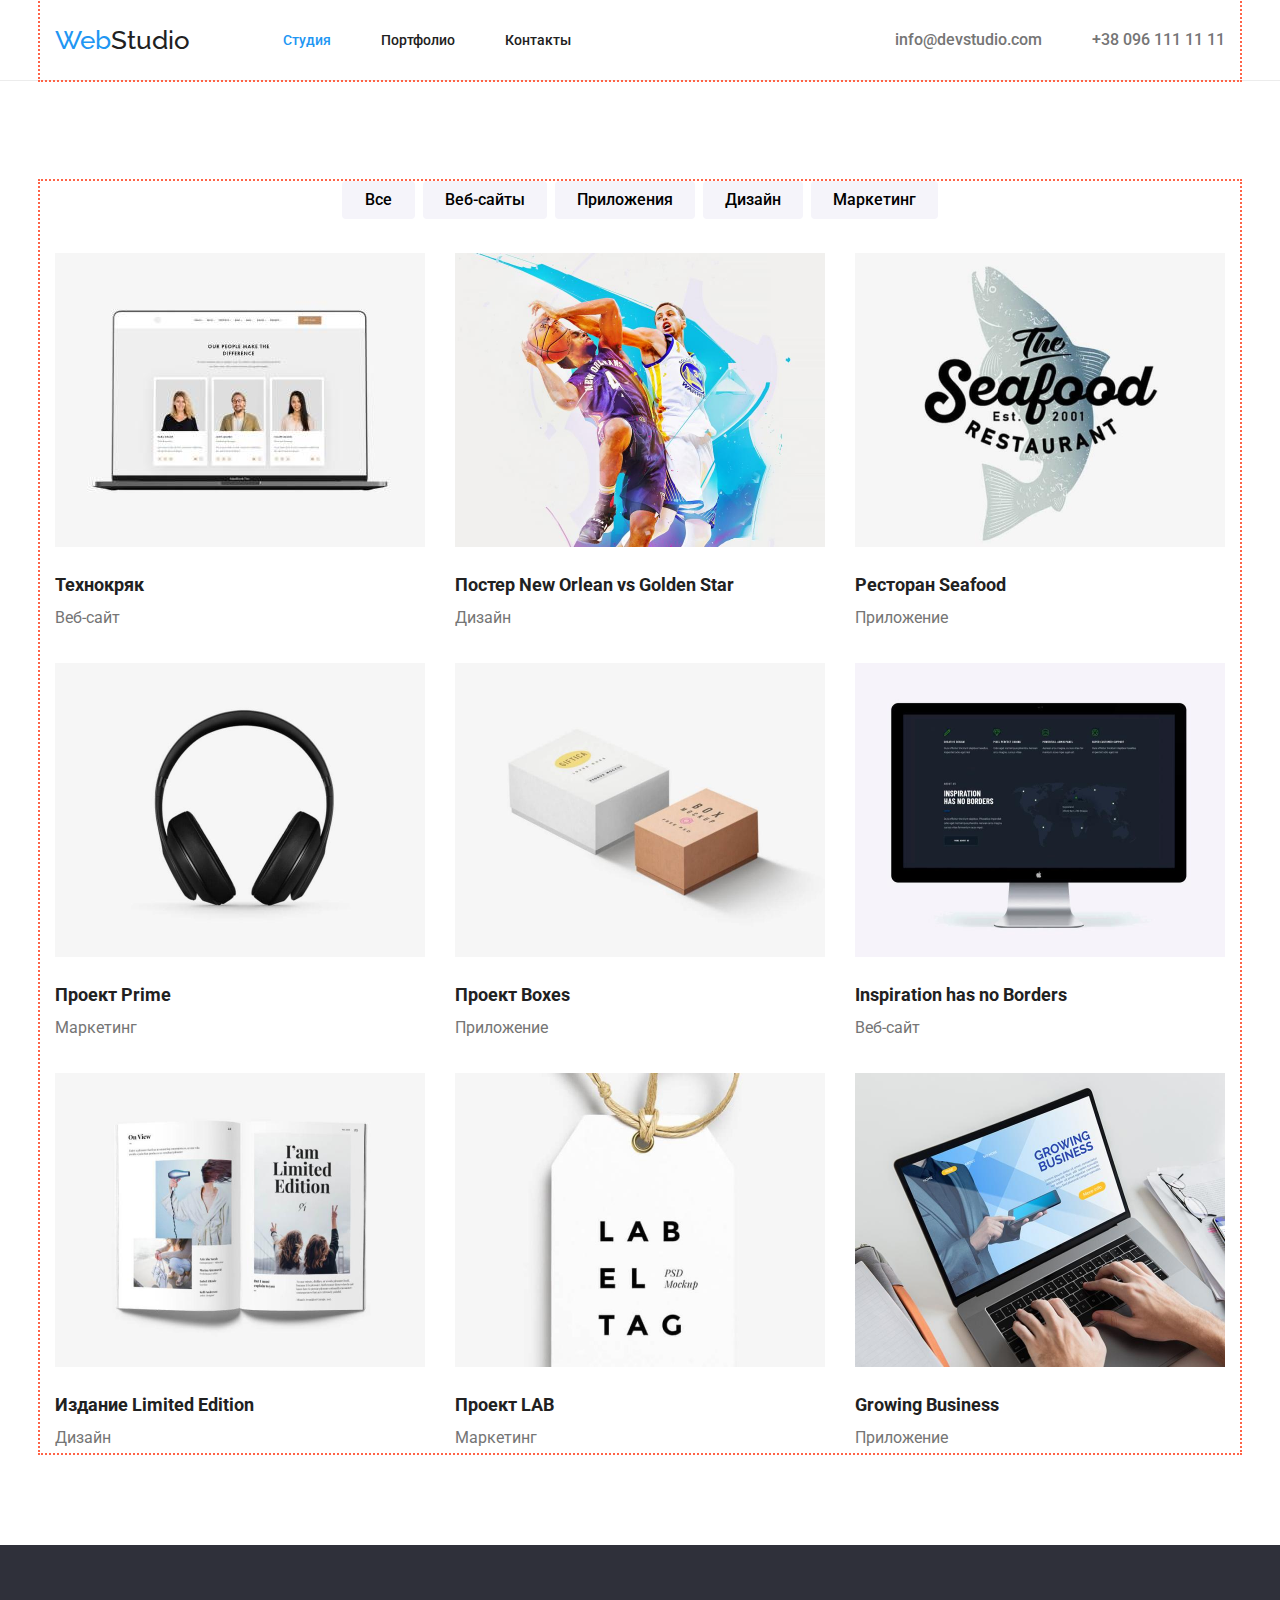
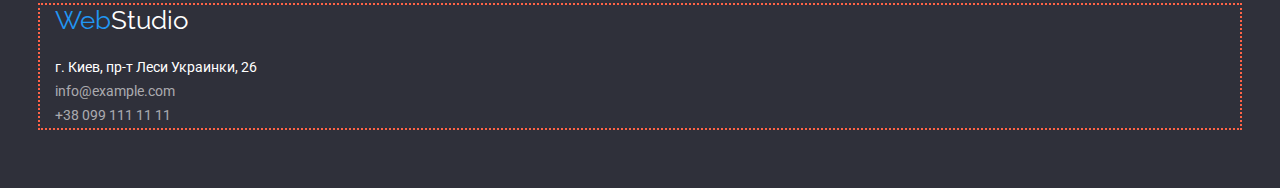
==== portfolio.html @ 39bba062 "SVG added" ====
<!DOCTYPE html>
<html lang="en">
  <head>
    <meta charset="UTF-8" />
    <meta http-equiv="X-UA-Compatible" content="IE=edge" />
    <meta name="viewport" content="width=device-width, initial-scale=1.0" />
    <link
      href="https://fonts.googleapis.com/css2?family=Raleway:wght@700&family=Roboto:wght@400;500;700;900&display=swap"
      rel="stylesheet"
    />
    <link
      rel="stylesheet"
      href="https://cdnjs.cloudflare.com/ajax/libs/modern-normalize/1.1.0/modern-normalize.min.css"
    />
    <link rel="stylesheet" href="css/styles.css" />
    <title>Portfolio</title>
  </head>
  <body>
    <header class="page-header">
      <div class="container">
        <div class="header-flexy">
          <a href="./index.html" class="logo-main">
            <span class="blue-part-logo">Web</span>Studio</a
          >
          <nav>
            <ul class="page-header-nav no-style-list">
              <li class="item">
                <a class="page-header-nav-link is-active" href="./index.html" target="_self"
                  >Студия</a
                >
              </li>
              <li class="item">
                <a class="page-header-nav-link" href="./portfolio.html" target="_self">Портфолио</a>
              </li>
              <li class="item">
                <a class="page-header-nav-link" href="#">Контакты</a>
              </li>
            </ul>
          </nav>
          <ul class="page-header-contacts no-style-list">
            <li class="item">
              <a class="page-header-contacts-mail" href="info@devstudio.com">info@devstudio.com</a>
            </li>
            <li class="item">
              <a class="page-header-contacts-tel" href="tel:+380961111111">+38 096 111 11 11</a>
            </li>
          </ul>
        </div>
      </div>
    </header>
    <main>
      <section class="portfolio-main">
        <div class="container">
          <ul class="filter-btns no-style-list">
            <li class="item">
              <button class="filter-btn" type="button">Все</button>
            </li>
            <li class="item">
              <button class="filter-btn" type="button">Веб-сайты</button>
            </li>
            <li class="item">
              <button class="filter-btn" type="button">Приложения</button>
            </li>
            <li class="item">
              <button class="filter-btn" type="button">Дизайн</button>
            </li>
            <li class="item">
              <button class="filter-btn" type="button">Маркетинг</button>
            </li>
          </ul>
          <ul class="portfolio-cards no-style-list">
            <li class="item">
              <img
                class="portfolio-card-img"
                src="images/portfolio-img/laptop.jpg"
                alt="Laptop with people on the screen"
              />
              <h2 class="portfolio-card-header">Технокряк</h2>
              <p class="portfolio-card-subheader">Веб-сайт</p>
            </li>
            <li class="item">
              <img
                class="portfolio-card-img"
                src="images/portfolio-img/basketball.jpg"
                alt="Two basketball players"
              />
              <h2 class="portfolio-card-header">Постер New Orlean vs Golden Star</h2>
              <p class="portfolio-card-subheader">Дизайн</p>
            </li>
            <li class="item">
              <img
                class="portfolio-card-img"
                src="images/portfolio-img/seafood.jpg"
                alt="Fish with slogan"
              />
              <h2 class="portfolio-card-header">Ресторан Seafood</h2>
              <p class="portfolio-card-subheader">Приложение</p>
            </li>
            <li class="item">
              <img
                class="portfolio-card-img"
                src="images/portfolio-img/prime.jpg"
                alt="Black earphones"
              />
              <h2 class="portfolio-card-header">Проект Prime</h2>
              <p class="portfolio-card-subheader">Маркетинг</p>
            </li>
            <li class="item">
              <img
                class="portfolio-card-img"
                src="images/portfolio-img/boxes.jpg"
                alt="Two boxes"
              />
              <h2 class="portfolio-card-header">Проект Boxes</h2>
              <p class="portfolio-card-subheader">Приложение</p>
            </li>
            <li class="item">
              <img
                class="portfolio-card-img"
                src="images/portfolio-img/monitor.jpg"
                alt="PC monitor"
              />
              <h2 class="portfolio-card-header">Inspiration has no Borders</h2>
              <p class="portfolio-card-subheader">Веб-сайт</p>
            </li>
            <li class="item">
              <img
                class="portfolio-card-img"
                src="images/portfolio-img/book.jpg"
                alt="Opened book"
              />
              <h2 class="portfolio-card-header">Издание Limited Edition</h2>
              <p class="portfolio-card-subheader">Дизайн</p>
            </li>
            <li class="item">
              <img
                class="portfolio-card-img"
                src="images/portfolio-img/label.jpg"
                alt="White label"
              />
              <h2 class="portfolio-card-header">Проект LAB</h2>
              <p class="portfolio-card-subheader">Маркетинг</p>
            </li>
            <li class="item">
              <img
                class="portfolio-card-img"
                src="images/portfolio-img/business.jpg"
                alt="Hands on laptop"
              />
              <h2 class="portfolio-card-header">Growing Business</h2>
              <p class="portfolio-card-subheader">Приложение</p>
            </li>
          </ul>
        </div>
      </section>
    </main>
    <footer class="basement">
      <div class="container">
        <a href="index.html" class="basement-logo logo-main">
          <span class="blue-part-logo">Web</span><span class="basement-logo">Studio</span>
        </a>
        <address class="basement-address">
          <ul class="basement-address-list no-style-list">
            <li>
              <a class="basement-phys-address" href="#">г. Киев, пр-т Леси Украинки, 26</a>
            </li>
            <li>
              <a class="basement-mail" href="info@example.com">info@example.com</a>
            </li>
            <li>
              <a class="basement-tel" href="tel:+380991111111">+38 099 111 11 11</a>
            </li>
          </ul>
        </address>
      </div>
    </footer>
  </body>
</html>
---- css/styles.css ----
:root {
  --font-lead-color: #212121;
  --font-support-color: #757575;
  --additional-and-hover-color: #2196f3;
  --white: #ffffff;
  --main-background-color: #2f303a;
  --footer-font-color: rgba(255, 255, 255, 0.6);
  --header-border-color: #ececec;
  --filter-btn-color: #f5f4fa;
}
body {
  font-family: Roboto, Verdana, Tahoma, sans-serif;
  color: var(--font-lead-color);
}
.container {
  width: 1200px;
  padding: 0 15px;
  margin: 0 auto;
  outline: 2px dotted tomato;
}

h1,
h2,
h3,
p {
  margin: 0;
}

body button {
  cursor: pointer;
}
.page-header {
  font-weight: 500;
  color: var(--font-lead-color);
  border-bottom: 1px solid var(--header-border-color);
}

.header-flexy {
  display: flex;
  align-items: center;
}

.logo-main {
  margin-right: 93px;
  font-family: Raleway, Tahoma, sans-serif;
  font-size: 26px;
  text-decoration: none;
  color: var(--font-lead-color);
  line-height: 1.19;
}

.blue-part-logo {
  color: var(--additional-and-hover-color);
}

.no-style-list {
  list-style: none;
  margin: 0;
  padding: 0;
}

.page-header-nav {
  display: flex;
}

.page-header-nav .item:not(:last-child),
.page-header-contacts .item:not(:last-child) {
  margin-right: 50px;
}

.page-header-nav-link {
  padding-top: 32px;
  padding-bottom: 32px;
  display: block;
  font-size: 14px;
  text-decoration: none;
  color: inherit;
}

.is-active {
  color: var(--additional-and-hover-color);
}

.page-header-nav-link:hover,
.page-header-nav-link:focus {
  color: var(--additional-and-hover-color);
}

.page-header-contacts {
  display: flex;
  margin-left: auto;
}

.page-header-contacts-mail,
.page-header-contacts-tel {
  display: inline-flex;
  align-items: center;
  text-decoration: inherit;
  color: var(--font-support-color);
}

.icon-envelope,
.icon-phone {
  fill: currentColor;
  margin-right: 10px;
}


.page-header-contacts-mail:hover,
.page-header-contacts-mail:focus,
.page-header-contacts-tel:hover,
.page-header-contacts-tel:focus,
.basement-phys-address:hover,
.basement-phys-address:focus,
.basement-mail:hover,
.basement-mail:focus,
.basement-tel:hover,
.basement-tel:focus {
  color: var(--additional-and-hover-color);
}

.slogan {
  padding-top: 200px;
  padding-bottom: 200px;
  margin-bottom: 94px;
  background-color: var(--main-background-color);
  text-align: center;
}

.slogan-text {
  margin-bottom: 30px;
  font-weight: 900;
  font-size: 44px;
  line-height: 1.37;
  text-align: center;
  text-transform: uppercase;
  color: #ffffff;
}

.slogan-order-btn {
  height: 50px;
  min-width: 200px;
  padding: 10px 32px;
  color: var(--white);
  font-family: inherit;
  font-weight: 700;
  line-height: 1.87;
  border: none;
  border-radius: 4px;
  background-color: var(--additional-and-hover-color);
}

.features-describer {
  margin-bottom: 94px;
}

.features-list {
  display: flex;
}

.features-list > .item {
  width: 270px;
}

.features-describer-img {
  padding: 25px 102.34px;
  margin-bottom: 30px;
  height: 120px;
  background-color: #f5f4fa;
}

.features-list > .item:not(:last-child) {
  margin-right: 30px;
}

.features-describer-header {
  font-size: 14px;
  text-transform: uppercase;
  line-height: 1.14;
  font-weight: 700;
}

.features-describer-text {
  font-size: 14px;
  line-height: 1.71;
  color: var(--font-support-color);
}

.our-business {
  margin-bottom: 93px;
}

.our-business-pics {
  display: flex;
  justify-content: space-between;
}

.our-business-pic {
  display: block;
}

.sub-header {
  margin-bottom: 50px;
  font-weight: 700;
  font-size: 36px;
  line-height: 1.17;
  text-align: center;
}

.our-team {
  padding: 94px 0;
}

.our-team-img {
  display: block;
  margin-bottom: 30px;
}

.our-team-pics {
  display: flex;
  justify-content: space-between;
}

.our-team-pics > .item {
  border: 1px solid var(--font-lead-color);
  border-radius: 0 0 4px 4px;
}

.our-team-pic-name,
.our-team-pic-rank {
  font-size: 16px;
  line-height: 1.19;
  text-align: center;
}

.our-team-pic-name {
  font-weight: 500;
}

.our-team-pic-rank {
  margin-bottom: 30px;
  color: var(--font-support-color);
}

.basement {
  padding: 60px 0;
  background-color: var(--main-background-color);
}

.basement-logo.logo-main {
  display: inline-block;
  margin-bottom: 20px;
}

.basement-logo {
  color: var(--white);
}

.basement-address {
  font-size: 14px;
  font-style: normal;
  color: var(--footer-font-color);
  line-height: 1.71;
  text-decoration: none;
}

.basement-phys-address,
.basement-mail,
.basement-tel {
  color: inherit;
  text-decoration: inherit;
}

.basement-phys-address {
  color: var(--white);
}

.portfolio-main {
  margin-top: 100px;
  margin-bottom: 92px;
}

.filter-btns {
  display: flex;
  justify-content: center;
}

.filter-btn {
  min-width: 73px;
  height: 38px;
  padding: 6px 22px;
  background-color: var(--filter-btn-color);
  border: none;
  border-radius: 4px;
  font-family: inherit;
  font-size: 16px;
  font-weight: 500;
  line-height: 26px;
  text-align: center;
}

.filter-btns .item + .item {
  margin-left: 8px;
}

.filter-btn:hover,
.filter-btn:focus {
  background-color: var(--additional-and-hover-color);
  color: var(--white);
}

.portfolio-cards {
  display: flex;
  flex-wrap: wrap;
  margin-top: 34px;
}

.portfolio-cards > .item {
  flex-basis: calc((100% - 60px) / 3);
  margin-right: 30px;
  margin-bottom: 30px;
}

.portfolio-cards > .item:nth-child(3n) {
  margin-right: 0;
}

.portfolio-cards > .item:nth-last-child(-n + 3) {
  margin-bottom: 0;
}

.portfolio-card-img {
  width: 100%;
  display: block;
}

.portfolio-card-header {
  margin-top: 20px;
  font-size: 18px;
  line-height: 2;
  font-weight: 700;
}

.portfolio-card-subheader {
  font-size: 16px;
  line-height: 1.87;
  color: var(--font-support-color);
}
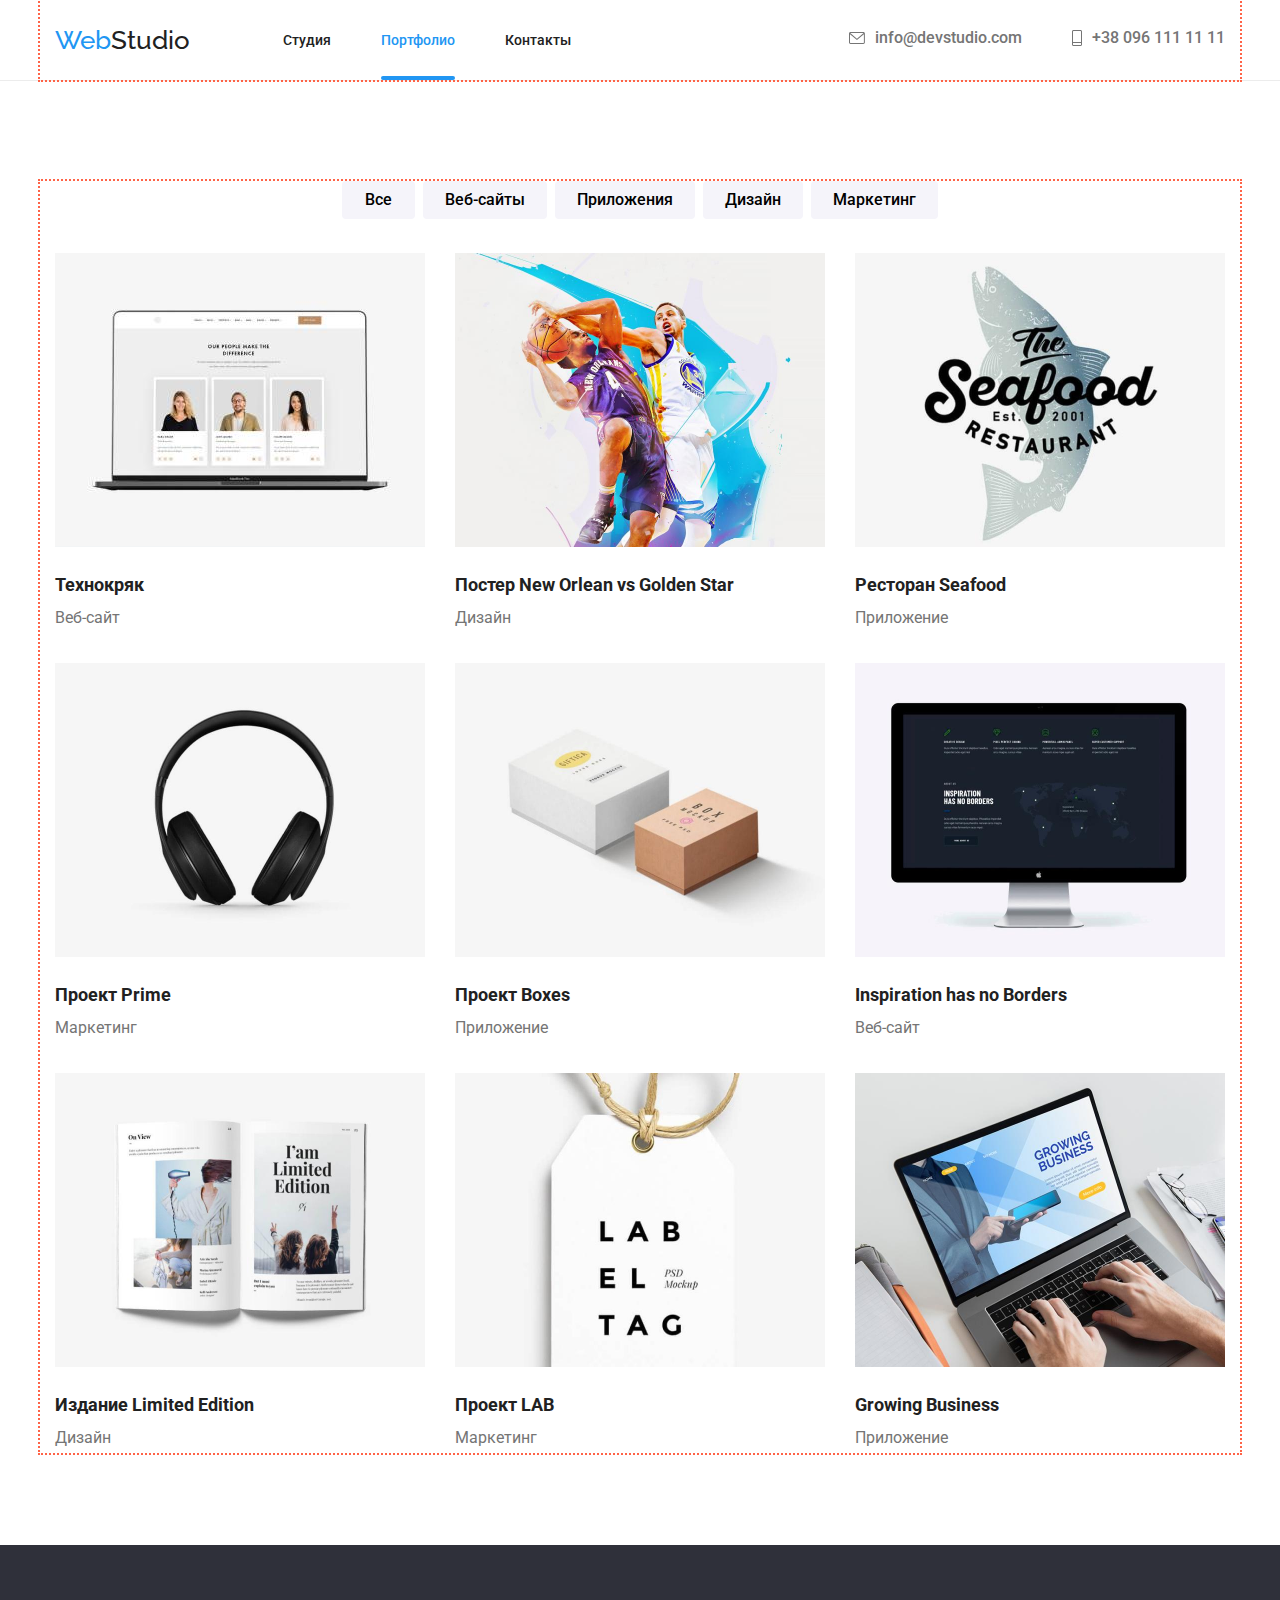
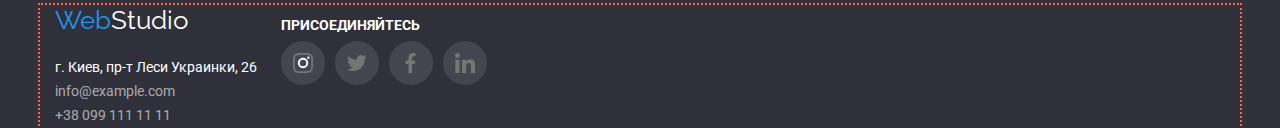
==== commit 666b5632: "Transitions and modal" ====
--- a/portfolio.html
+++ b/portfolio.html
@@ -25,12 +25,12 @@
           <nav>
             <ul class="page-header-nav no-style-list">
               <li class="item">
-                <a class="page-header-nav-link is-active" href="./index.html" target="_self"
+                <a class="page-header-nav-link" href="./index.html" target="_self"
                   >Студия</a
                 >
               </li>
               <li class="item">
-                <a class="page-header-nav-link" href="./portfolio.html" target="_self">Портфолио</a>
+                <a class="page-header-nav-link is-active" href="./portfolio.html" target="_self">Портфолио</a>
               </li>
               <li class="item">
                 <a class="page-header-nav-link" href="#">Контакты</a>
@@ -39,10 +39,20 @@
           </nav>
           <ul class="page-header-contacts no-style-list">
             <li class="item">
-              <a class="page-header-contacts-mail" href="info@devstudio.com">info@devstudio.com</a>
-            </li>
-            <li class="item">
-              <a class="page-header-contacts-tel" href="tel:+380961111111">+38 096 111 11 11</a>
+              <a class="page-header-contacts-mail" href="info@devstudio.com">
+                <svg class="icon-envelope" width="16" height="12">
+                  <use href="./images/icons.svg#icon-envelope"></use>
+                </svg>
+                info@devstudio.com</a
+              >
+            </li>
+            <li class="item">
+              <a class="page-header-contacts-tel" href="tel:+380961111111">
+                <svg class="icon-phone" width="10" height="16">
+                  <use href="./images/icons.svg#icon-phone"></use>
+                </svg>
+                +38 096 111 11 11</a
+              >
             </li>
           </ul>
         </div>
@@ -70,11 +80,16 @@
           </ul>
           <ul class="portfolio-cards no-style-list">
             <li class="item">
+              <div class="relative">
               <img
                 class="portfolio-card-img"
                 src="images/portfolio-img/laptop.jpg"
                 alt="Laptop with people on the screen"
               />
+              <div class="portfolio-card-overlay">
+              <p class="portfolio-card-overlay-text">Технокряк это современная площадка распространения коронавируса. Компании используют эту платформу для цифрового шпионажа и атак на защищённые сервера конкурентов.</p>
+              </div>
+              </div>
               <h2 class="portfolio-card-header">Технокряк</h2>
               <p class="portfolio-card-subheader">Веб-сайт</p>
             </li>
@@ -154,24 +169,59 @@
         </div>
       </section>
     </main>
-    <footer class="basement">
-      <div class="container">
-        <a href="index.html" class="basement-logo logo-main">
-          <span class="blue-part-logo">Web</span><span class="basement-logo">Studio</span>
-        </a>
-        <address class="basement-address">
-          <ul class="basement-address-list no-style-list">
-            <li>
-              <a class="basement-phys-address" href="#">г. Киев, пр-т Леси Украинки, 26</a>
-            </li>
-            <li>
-              <a class="basement-mail" href="info@example.com">info@example.com</a>
-            </li>
-            <li>
-              <a class="basement-tel" href="tel:+380991111111">+38 099 111 11 11</a>
-            </li>
-          </ul>
-        </address>
+        <footer class="basement">
+      <div class="container flexy">
+        <div class="basement-logo-and-address">
+          <a href="index.html" class="basement-logo logo-main">
+            <span class="blue-part-logo">Web</span><span class="basement-logo">Studio</span>
+          </a>
+          <address class="basement-address">
+            <ul class="basement-address-list no-style-list">
+              <li>
+                <a class="basement-phys-address" href="#">г. Киев, пр-т Леси Украинки, 26</a>
+              </li>
+              <li>
+                <a class="basement-mail" href="info@example.com">info@example.com</a>
+              </li>
+              <li>
+                <a class="basement-tel" href="tel:+380991111111">+38 099 111 11 11</a>
+              </li>
+            </ul>
+          </address>
+        </div>
+        <div class="basement-social">
+          <h2 class="basement-social-header">Присоединяйтесь</h2>
+          <ul class="basement-social-icons no-style-list">
+            <li class="item">
+              <a class="our-team-social-icon" href="https://www.instagram.com">
+                <svg class="social-icon">
+                  <use href="./images/icons.svg#icon-instagram"></use>
+                </svg>
+              </a>
+            </li>
+            <li class="item">
+              <a class="our-team-social-icon" href="https://www.twitter.com">
+                <svg class="social-icon">
+                  <use href="./images/icons.svg#icon-twitter"></use>
+                </svg>
+              </a>
+            </li>
+            <li class="item">
+              <a class="our-team-social-icon" href="https://facebook.com">
+                <svg class="social-icon">
+                  <use href="./images/icons.svg#icon-facebook"></use>
+                </svg>
+              </a>
+            </li>
+            <li class="item">
+              <a class="our-team-social-icon" href="https://www.linkedin.com">
+                <svg class="social-icon">
+                  <use href="./images/icons.svg#icon-linkedin"></use>
+                </svg>
+              </a>
+            </li>
+          </ul>
+        </div>
       </div>
     </footer>
   </body>
--- a/css/styles.css
+++ b/css/styles.css
@@ -7,6 +7,7 @@
   --footer-font-color: rgba(255, 255, 255, 0.6);
   --header-border-color: #ececec;
   --filter-btn-color: #f5f4fa;
+  --transition: 250ms cubic-bezier(0.4, 0, 0.2, 1);
 }
 body {
   font-family: Roboto, Verdana, Tahoma, sans-serif;
@@ -17,6 +18,11 @@
   padding: 0 15px;
   margin: 0 auto;
   outline: 2px dotted tomato;
+}
+
+.relative {
+  position: relative;
+  overflow: hidden;
 }
 
 h1,
@@ -69,16 +75,35 @@
 }
 
 .page-header-nav-link {
+  position: relative;
   padding-top: 32px;
   padding-bottom: 32px;
   display: block;
   font-size: 14px;
   text-decoration: none;
   color: inherit;
+  transition: color var(--transition);
+}
+
+.page-header-nav-link::after {
+  position: absolute;
+  bottom: 0;
+  left: 0;
+  content: "";
+  display: inline-block;
+  opacity: 0;
+  width: 100%;
+  height: 4px;
+  background-color: var(--additional-and-hover-color);
+  border-radius: 2px;
 }
 
 .is-active {
   color: var(--additional-and-hover-color);
+}
+
+.is-active::after {
+  opacity: 1;
 }
 
 .page-header-nav-link:hover,
@@ -97,6 +122,7 @@
   align-items: center;
   text-decoration: inherit;
   color: var(--font-support-color);
+  transition: color var(--transition);
 }
 
 .icon-envelope,
@@ -104,7 +130,6 @@
   fill: currentColor;
   margin-right: 10px;
 }
-
 
 .page-header-contacts-mail:hover,
 .page-header-contacts-mail:focus,
@@ -120,10 +145,18 @@
 }
 
 .slogan {
+  margin-left: auto;
+  margin-right: auto;
+  max-width: 1600px;
+  height: 600px;
   padding-top: 200px;
   padding-bottom: 200px;
   margin-bottom: 94px;
-  background-color: var(--main-background-color);
+  background-image: linear-gradient(to right, rgba(47, 48, 58, 0.4), rgba(47, 48, 58, 0.4)),
+    url('../images/index-img/slogan-img.jpg');
+  background-repeat: no-repeat;
+  background-position: center;
+  background-size: cover;
   text-align: center;
 }
 
@@ -163,10 +196,13 @@
 }
 
 .features-describer-img {
-  padding: 25px 102.34px;
+  display: flex;
+  justify-content: center;
+  align-items: center;
   margin-bottom: 30px;
   height: 120px;
-  background-color: #f5f4fa;
+  background-color: var(--filter-btn-color);
+  border-radius: 4px;
 }
 
 .features-list > .item:not(:last-child) {
@@ -197,6 +233,25 @@
 
 .our-business-pic {
   display: block;
+}
+
+.our-business-label {
+  position: absolute;
+  bottom: 0;
+  display: flex;
+  justify-content: center;
+  align-items: center;
+  width: 100%;
+  height: 70px;
+  background-color: rgba(47, 48, 58, 0.8);
+}
+
+.our-business-label-text {
+  margin: 0;
+  color: var(--white);
+  text-transform: uppercase;
+  font-weight: 700;
+  line-height: 1.14;
 }
 
 .sub-header {
@@ -209,21 +264,22 @@
 
 .our-team {
   padding: 94px 0;
+  background-color: var(--filter-btn-color);
+}
+.our-team-pics {
+  display: flex;
+  justify-content: space-between;
+}
+
+.our-team-pics > .item {
+  border: 1px solid var(--font-lead-color);
+  border-radius: 0 0 4px 4px;
+  box-shadow: 0 4px 4px 0 rgba(0, 0, 0, 0.25);
 }
 
 .our-team-img {
   display: block;
   margin-bottom: 30px;
-}
-
-.our-team-pics {
-  display: flex;
-  justify-content: space-between;
-}
-
-.our-team-pics > .item {
-  border: 1px solid var(--font-lead-color);
-  border-radius: 0 0 4px 4px;
 }
 
 .our-team-pic-name,
@@ -238,12 +294,83 @@
 }
 
 .our-team-pic-rank {
-  margin-bottom: 30px;
+  margin-bottom: 16px;
   color: var(--font-support-color);
 }
 
+.our-team-social-icons {
+  display: flex;
+  justify-content: space-between;
+  margin: 0 32px 30px;
+}
+
+.our-team-social-icon {
+  display: flex;
+  justify-content: center;
+  align-items: center;
+  width: 44px;
+  height: 44px;
+  border-radius: 50%;
+  transition: background-color var(--transition);
+}
+
+.our-team-social-icons > .item:not(:last-child) {
+  margin-right: 10px;
+}
+.our-team-social-icon:hover {
+  background-color: var(--additional-and-hover-color);
+}
+
+.social-icon {
+  width: 20px;
+  height: 20px;
+  fill: var(--font-support-color);
+  transition: fill var(--transition);
+}
+
+.our-team-social-icons > .item:hover .social-icon {
+  fill: var(--white);
+}
+
+.clients {
+  padding-top: 94px;
+}
+
+.clients-list {
+  display: flex;
+  margin-bottom: 94px;
+}
+
+.clients-img {
+  width: 170px;
+  height: 92px;
+  display: flex;
+  justify-content: center;
+  align-items: center;
+  border: 1px solid var(--filter-btn-color);
+  border-radius: 4px;
+  transition: border-color var(--transition);
+}
+
+.clients-img:not(:last-child) {
+  margin-right: 30px;
+}
+
+.clients-img:hover {
+  border-color: var(--additional-and-hover-color);
+}
+
+.clients-img-svg {
+  fill: var(--font-support-color);
+  transition: fill var(--transition);
+}
+
+.clients-img:hover .clients-img-svg {
+  fill: var(--additional-and-hover-color);
+}
+
 .basement {
-  padding: 60px 0;
+  padding-top: 60px;
   background-color: var(--main-background-color);
 }
 
@@ -254,6 +381,10 @@
 
 .basement-logo {
   color: var(--white);
+}
+
+.flexy {
+  display: flex;
 }
 
 .basement-address {
@@ -269,10 +400,45 @@
 .basement-tel {
   color: inherit;
   text-decoration: inherit;
+  transition: color var(--transition);
 }
 
 .basement-phys-address {
   color: var(--white);
+}
+
+.basement-social {
+  margin-top: 12px;
+}
+
+.basement-social-header {
+  margin-bottom: 8px;
+  text-transform: uppercase;
+  font-size: 14px;
+  line-height: 1.17;
+  color: var(--white);
+}
+
+.basement-social-icons {
+  display: flex;
+}
+
+.basement-social-icons > .item {
+  background-color: rgba(255, 255, 255, 0.1);
+  border-radius: 50%;
+  transition: background-color var(--transition);
+}
+
+.basement-social-icons > .item:not(:last-child) {
+  margin-right: 10px;
+}
+
+.basement-social-icons > .item:hover {
+  background-color: var(--additional-and-hover-color);
+}
+
+.basement-social-icons > .item:hover .social-icon {
+  fill: var(--white);
 }
 
 .portfolio-main {
@@ -297,6 +463,7 @@
   font-weight: 500;
   line-height: 26px;
   text-align: center;
+  transition: color var(--transition), background-color var(--transition);
 }
 
 .filter-btns .item + .item {
@@ -319,6 +486,30 @@
   flex-basis: calc((100% - 60px) / 3);
   margin-right: 30px;
   margin-bottom: 30px;
+}
+
+.portfolio-cards > .item:hover .portfolio-card-overlay {
+  transform: translateY(0);
+}
+
+.portfolio-card-overlay {
+  position: absolute;
+  top: 0;
+  left: 0;
+  width: 100%;
+  height: 100%;
+  background-color: rgba(33, 150, 243, 0.9);
+  padding: 63px 24px;
+  transform: translatey(100%);
+  transition: transform var(--transition);
+}
+
+.portfolio-card-overlay-text {
+  color: var(--white);
+  text-align: left;
+  font-size: 18px;
+  line-height: 1.56;
+  letter-spacing: 0.03em;
 }
 
 .portfolio-cards > .item:nth-child(3n) {
@@ -346,3 +537,48 @@
   line-height: 1.87;
   color: var(--font-support-color);
 }
+
+.backdrop {
+  position: fixed;
+  top: 0;
+  left: 0;
+  width: 100%;
+  height: 100%;
+  background-color: rgba(0, 0, 0, 0.2);
+  opacity: 1;
+  transition: opacity var(--transition), transform var(--transition);
+  transform: scale(1);
+}
+
+.backdrop.is-hidden {
+  opacity: 0;
+  transform: scale(1.5);
+  pointer-events: none;
+}
+
+.modal {
+  position: absolute;
+  top: 50%;
+  left: 50%;
+  transform: translate(-50%, -50%);
+  width: 528px;
+  height: 581px;
+  background-color: #fff;
+}
+
+.modal-close-btn {
+  position: absolute;
+  top: 8px;
+  right: 8px;
+  width: 30px;
+  height: 30px;
+  justify-content: center;
+  align-items: center;
+  border: 1px solid rgba(0, 0, 0, 0.1);
+  border-radius: 50%;
+}
+
+.modal-close-btn-cross {
+  width: 18px;
+  height: 18px;
+}